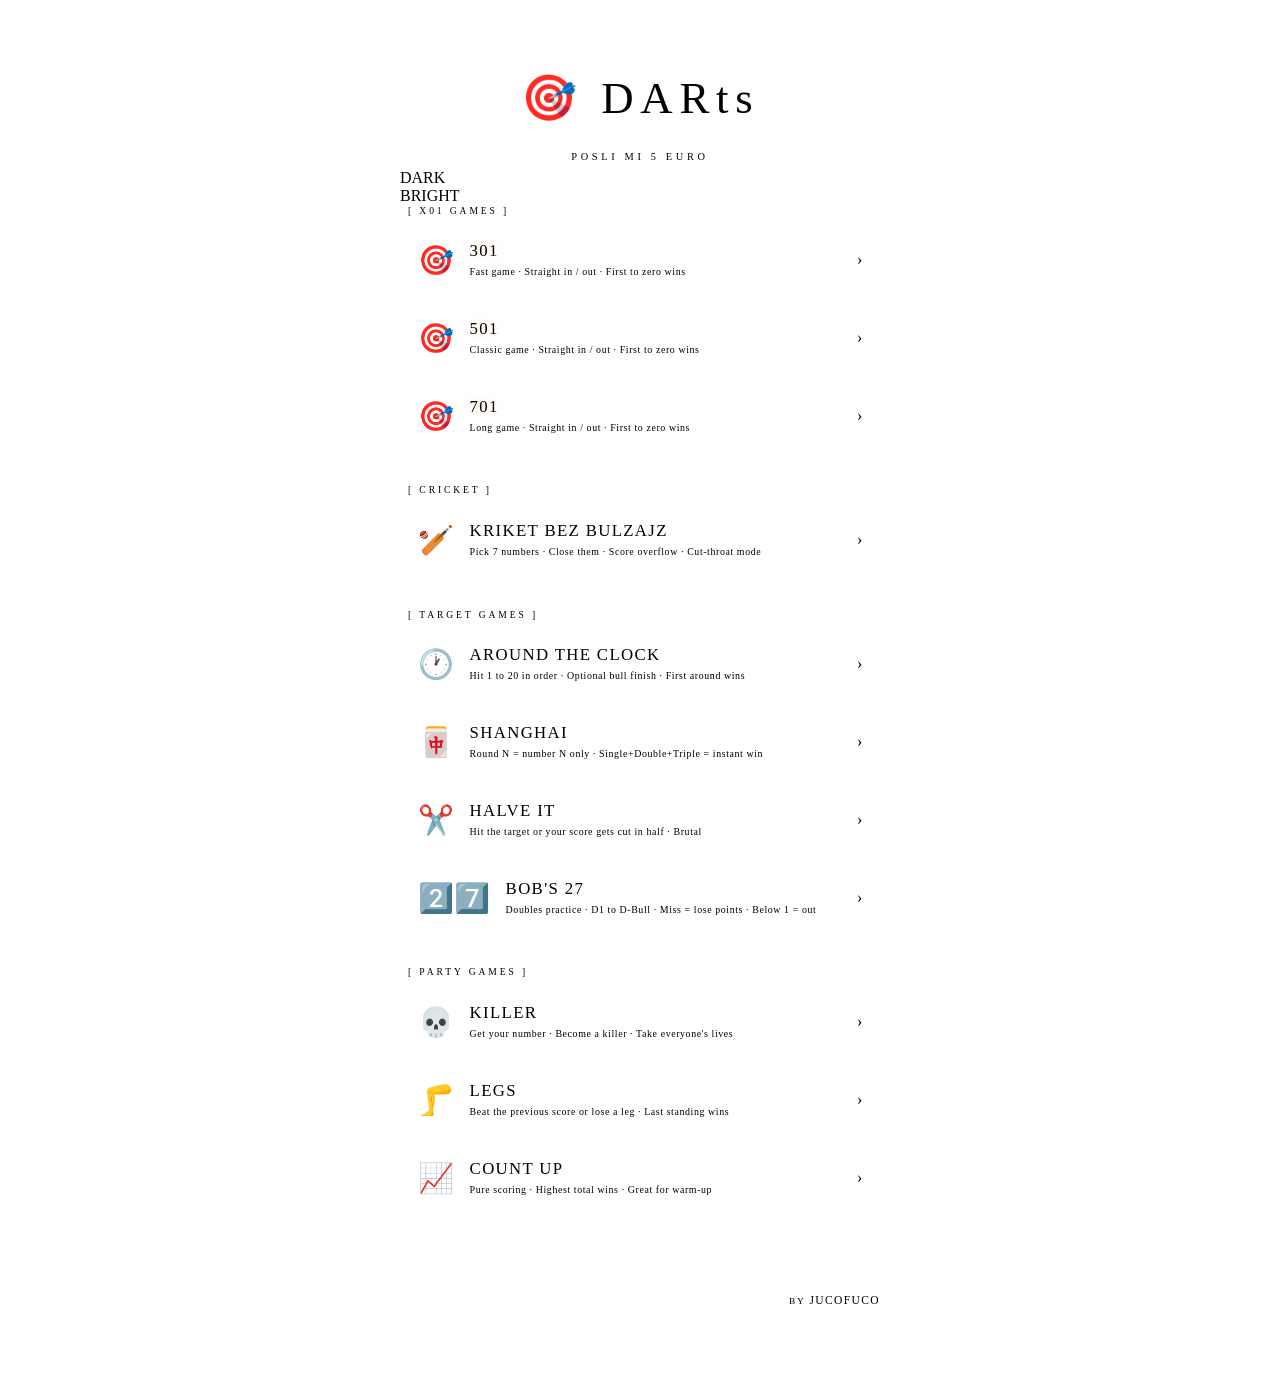
==== index.html @ 72ede442 "stats" ====
<!DOCTYPE html>
<html lang="en">
<head>
<meta charset="UTF-8">
<meta name="viewport" content="width=device-width, initial-scale=1.0, maximum-scale=1.0, user-scalable=no">
<title>DARts</title>
<link rel="stylesheet" href="common.css">
<style>
/* ── Hub-specific layout ── */
.hub-wrap {
  display: flex;
  flex-direction: column;
  min-height: 100vh;
  padding: 0 1rem 3rem;
  max-width: 480px;
  margin: 0 auto;
}

.hub-hero {
  text-align: center;
  padding: 2.4rem 0 0.4rem;
}
.hub-hero h1 {
  font-size: 2.8rem;
  font-weight: 400;
  color: var(--led-red);
  text-shadow: 0 0 20px var(--led-red-glow), 0 0 40px var(--led-red-glow);
  letter-spacing: 0.15em;
  line-height: 1;
}
.hub-hero .sub {
  color: var(--text-dim);
  font-size: 0.65rem;
  letter-spacing: 0.35em;
  margin-top: 0.4rem;
}

.hub-section { margin-bottom: 1.6rem; }
.hub-section-lbl {
  font-size: 0.6rem;
  letter-spacing: 0.3em;
  color: var(--text-dim);
  text-transform: uppercase;
  margin-bottom: 0.6rem;
  border-left: 2px solid var(--led-red);
  padding-left: 0.5rem;
}

/* ── Game cards ── */
.game-card {
  background: var(--panel);
  border: 1px solid var(--border);
  border-radius: 0.5rem;
  padding: 1rem 1.1rem;
  margin-bottom: 0.5rem;
  cursor: pointer;
  display: flex;
  align-items: center;
  gap: 1rem;
  text-decoration: none;
  color: inherit;
  transition: all 0.12s;
  position: relative;
  overflow: hidden;
}
.game-card::before {
  content: '';
  position: absolute;
  left: 0; top: 0; bottom: 0;
  width: 3px;
  background: var(--led-red);
  box-shadow: 0 0 8px var(--led-red-glow);
  opacity: 0;
  transition: opacity 0.12s;
}
.game-card:active { transform: scale(0.98); }
.game-card:active::before { opacity: 1; }
.game-card.amber::before { background: var(--led-amber); box-shadow: 0 0 8px rgba(255,170,0,0.4); }

.card-icon { font-size: 1.8rem; flex-shrink: 0; }
.card-body { flex: 1; min-width: 0; }
.card-title {
  font-size: 1.05rem;
  color: var(--led-red);
  text-shadow: 0 0 8px var(--led-red-glow);
  letter-spacing: 0.08em;
}
.game-card.amber .card-title { color: var(--led-amber); text-shadow: 0 0 8px rgba(255,170,0,0.35); }
.card-desc { font-size: 0.62rem; color: var(--text-dim); letter-spacing: 0.06em; margin-top: 0.25rem; line-height: 1.4; }
.card-arrow { color: var(--text-dim); font-size: 1rem; flex-shrink: 0; }

/* ── Footer ── */
.hub-footer {
  margin-top: auto;
  padding: 1.8rem 0 2rem;
}
.footer-line {
  border: none;
  border-top: 1px solid var(--border);
  margin-bottom: 1.2rem;
}
.footer-content {
  display: flex;
  align-items: center;
  justify-content: flex-end;
  gap: 0.5rem;
}
.footer-by {
  font-size: 0.58rem;
  color: var(--text-dim);
  letter-spacing: 0.2em;
  text-transform: uppercase;
}
.footer-name {
  font-size: 0.72rem;
  color: var(--text-dim);
  letter-spacing: 0.12em;
  text-decoration: none;
  transition: color 0.15s;
}
.footer-name:hover { color: var(--text-bright); }
/* Ko-fi button — uncomment when ready */
.footer-kofi {
  display: inline-flex;
  align-items: center;
  gap: 0.3rem;
  background: var(--panel);
  border: 1px solid var(--border);
  border-radius: 2rem;
  color: var(--text-dim);
  font-family: var(--seg);
  font-size: 0.65rem;
  padding: 0.3rem 0.7rem;
  text-decoration: none;
  letter-spacing: 0.08em;
  transition: all 0.15s;
}
.footer-kofi:hover { border-color: var(--led-amber); color: var(--led-amber); }
</style>

<script src="sfx.js"></script>
<script src="utils.js"></script>
</head>
<body>

<div class="hub-wrap">

  <div class="hub-hero">
    <h1>🎯 DARts</h1>
    <div class="sub">POSLI MI 5 EURO</div>
  </div>

  <!-- Theme toggle -->
  <div class="theme-bar">
    <span class="theme-lbl">DARK</span>
    <div class="theme-toggle" id="theme-toggle"></div>
    <span class="theme-lbl">BRIGHT</span>
  </div>

  <!-- X01 -->
  <div class="hub-section">
    <div class="hub-section-lbl">[ X01 GAMES ]</div>

    <a class="game-card amber" href="games/x01.html?start=301">
      <div class="card-icon">🎯</div>
      <div class="card-body">
        <div class="card-title">301</div>
        <div class="card-desc">Fast game · Straight in / out · First to zero wins</div>
      </div>
      <div class="card-arrow">›</div>
    </a>

    <a class="game-card amber" href="games/x01.html?start=501">
      <div class="card-icon">🎯</div>
      <div class="card-body">
        <div class="card-title">501</div>
        <div class="card-desc">Classic game · Straight in / out · First to zero wins</div>
      </div>
      <div class="card-arrow">›</div>
    </a>

    <a class="game-card amber" href="games/x01.html?start=701">
      <div class="card-icon">🎯</div>
      <div class="card-body">
        <div class="card-title">701</div>
        <div class="card-desc">Long game · Straight in / out · First to zero wins</div>
      </div>
      <div class="card-arrow">›</div>
    </a>
  </div>

  <!-- Cricket -->
  <div class="hub-section">
    <div class="hub-section-lbl">[ CRICKET ]</div>

    <a class="game-card" href="games/cricket.html">
      <div class="card-icon">🏏</div>
      <div class="card-body">
        <div class="card-title">KRIKET BEZ BULZAJZ</div>
        <div class="card-desc">Pick 7 numbers · Close them · Score overflow · Cut-throat mode</div>
      </div>
      <div class="card-arrow">›</div>
    </a>
  </div>

  <!-- Target games -->
  <div class="hub-section">
    <div class="hub-section-lbl">[ TARGET GAMES ]</div>

    <a class="game-card" href="games/clock.html">
      <div class="card-icon">🕐</div>
      <div class="card-body">
        <div class="card-title">AROUND THE CLOCK</div>
        <div class="card-desc">Hit 1 to 20 in order · Optional bull finish · First around wins</div>
      </div>
      <div class="card-arrow">›</div>
    </a>

    <a class="game-card" href="games/shanghai.html">
      <div class="card-icon">🀄</div>
      <div class="card-body">
        <div class="card-title">SHANGHAI</div>
        <div class="card-desc">Round N = number N only · Single+Double+Triple = instant win</div>
      </div>
      <div class="card-arrow">›</div>
    </a>

    <a class="game-card" href="games/halveit.html">
      <div class="card-icon">✂️</div>
      <div class="card-body">
        <div class="card-title">HALVE IT</div>
        <div class="card-desc">Hit the target or your score gets cut in half · Brutal</div>
      </div>
      <div class="card-arrow">›</div>
    </a>

    <a class="game-card" href="games/bobs27.html">
      <div class="card-icon">2️⃣7️⃣</div>
      <div class="card-body">
        <div class="card-title">BOB'S 27</div>
        <div class="card-desc">Doubles practice · D1 to D-Bull · Miss = lose points · Below 1 = out</div>
      </div>
      <div class="card-arrow">›</div>
    </a>
  </div>

  <!-- Party games -->
  <div class="hub-section">
    <div class="hub-section-lbl">[ PARTY GAMES ]</div>

    <a class="game-card" href="games/killer.html">
      <div class="card-icon">💀</div>
      <div class="card-body">
        <div class="card-title">KILLER</div>
        <div class="card-desc">Get your number · Become a killer · Take everyone's lives</div>
      </div>
      <div class="card-arrow">›</div>
    </a>

    <a class="game-card" href="games/legs.html">
      <div class="card-icon">🦵</div>
      <div class="card-body">
        <div class="card-title">LEGS</div>
        <div class="card-desc">Beat the previous score or lose a leg · Last standing wins</div>
      </div>
      <div class="card-arrow">›</div>
    </a>

    <a class="game-card" href="games/countup.html">
      <div class="card-icon">📈</div>
      <div class="card-body">
        <div class="card-title">COUNT UP</div>
        <div class="card-desc">Pure scoring · Highest total wins · Great for warm-up</div>
      </div>
      <div class="card-arrow">›</div>
    </a>
  </div>

<footer class="hub-footer">
  <div class="footer-line"></div>
  <div class="footer-content">

    <span class="footer-by">by <a class="footer-name" href="https://jucofuco.github.io" target="_blank" rel="noopener">jucofuco</a></span>

    <!--
    <a class="footer-kofi" href="https://ko-fi.com/YOUR_KOFI_NAME" target="_blank" rel="noopener">
      ☕ posli mi 5 euro
    </a>
    -->

  </div>
</footer>

</div>
<script>
  initTheme();
  document.getElementById('theme-toggle').addEventListener('click', () => {
    toggleTheme();
    SFX.hit();
  });
</script>
<script data-goatcounter="https://jucofuco.goatcounter.com/count"
        async src="//gc.zgo.at/count.js"></script>
</body>
</html>
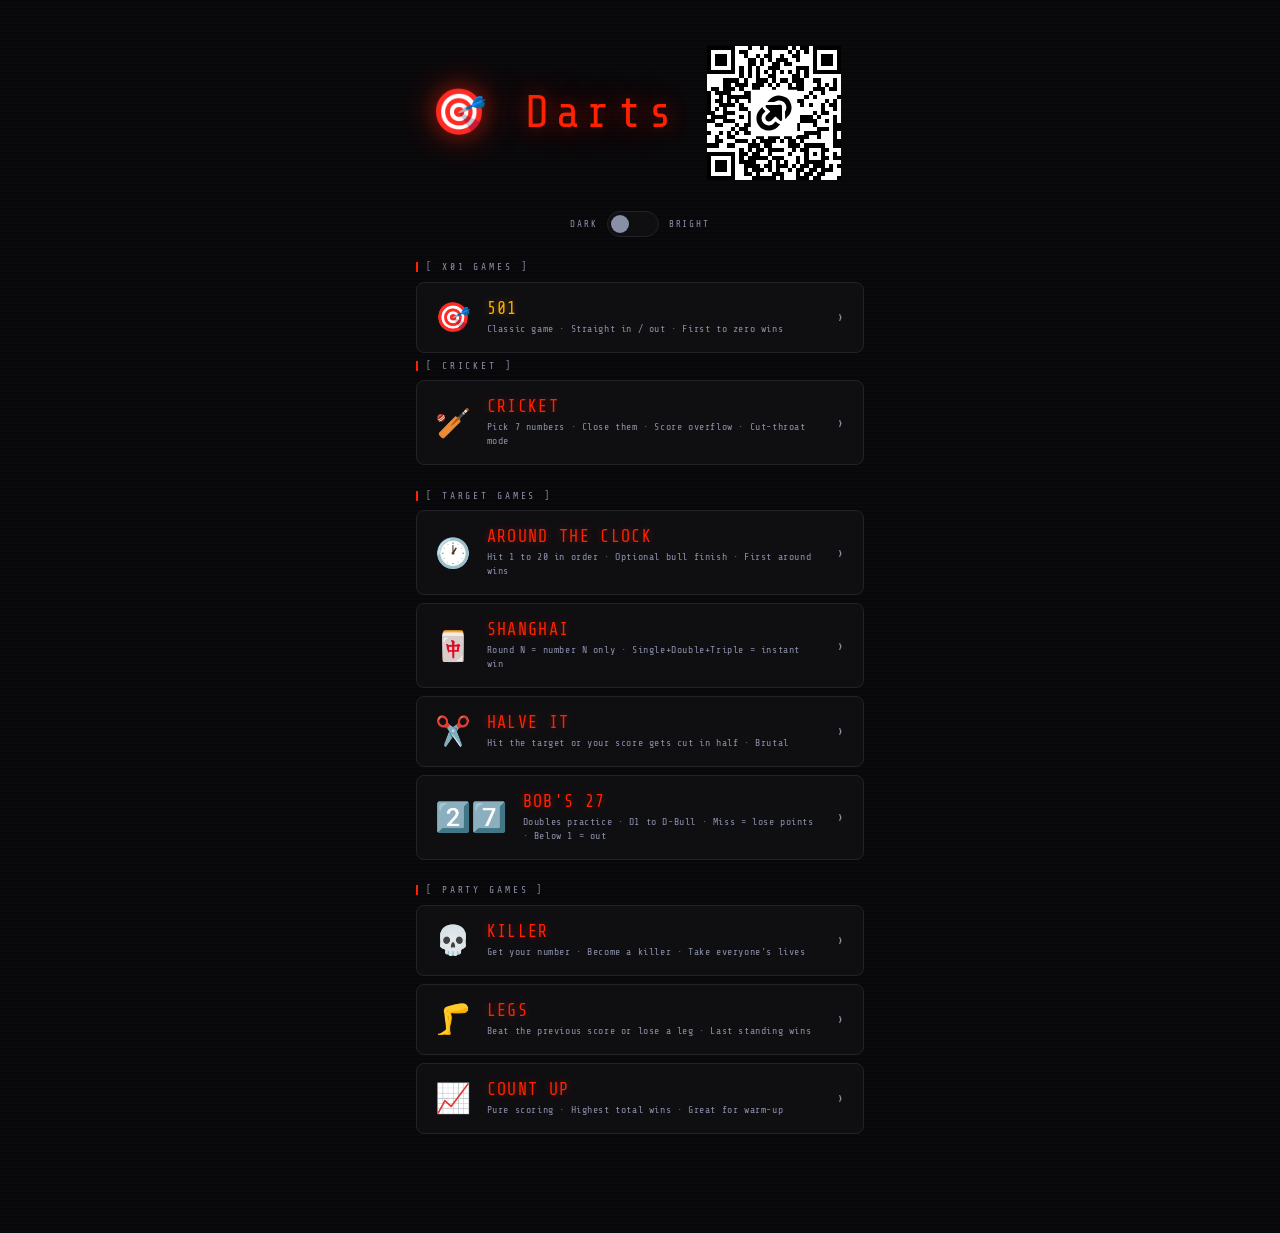
==== commit 32baa9bb: "After pull request, updated games to: allow 1 player (original version didn't have for some games) C" ====
--- a/index.html
+++ b/index.html
@@ -3,7 +3,7 @@
 <head>
 <meta charset="UTF-8">
 <meta name="viewport" content="width=device-width, initial-scale=1.0, maximum-scale=1.0, user-scalable=no">
-<title>DARts</title>
+<title>Darts</title>
 <link rel="stylesheet" href="common.css">
 <style>
 /* ── Hub-specific layout ── */
@@ -146,8 +146,12 @@
 <div class="hub-wrap">
 
   <div class="hub-hero">
-    <h1>🎯 DARts</h1>
-    <div class="sub">POSLI MI 5 EURO</div>
+    <div class="hub-header-container">
+        <h1>🎯 Darts</h1>
+        <img src="qr-code.svg" alt="GitHub Repository QR Code" class="qr-code">
+        </a>
+    </div>
+    <!-- <div class="sub">POSLI MI 5 EURO</div> -->
   </div>
 
   <!-- Theme toggle -->
@@ -161,14 +165,14 @@
   <div class="hub-section">
     <div class="hub-section-lbl">[ X01 GAMES ]</div>
 
-    <a class="game-card amber" href="games/x01.html?start=301">
+    <!-- <a class="game-card amber" href="games/x01.html?start=301">
       <div class="card-icon">🎯</div>
       <div class="card-body">
         <div class="card-title">301</div>
         <div class="card-desc">Fast game · Straight in / out · First to zero wins</div>
       </div>
       <div class="card-arrow">›</div>
-    </a>
+    </a> -->
 
     <a class="game-card amber" href="games/x01.html?start=501">
       <div class="card-icon">🎯</div>
@@ -179,7 +183,7 @@
       <div class="card-arrow">›</div>
     </a>
 
-    <a class="game-card amber" href="games/x01.html?start=701">
+    <!-- <a class="game-card amber" href="games/x01.html?start=701">
       <div class="card-icon">🎯</div>
       <div class="card-body">
         <div class="card-title">701</div>
@@ -187,7 +191,7 @@
       </div>
       <div class="card-arrow">›</div>
     </a>
-  </div>
+  </div> -->
 
   <!-- Cricket -->
   <div class="hub-section">
@@ -196,7 +200,7 @@
     <a class="game-card" href="games/cricket.html">
       <div class="card-icon">🏏</div>
       <div class="card-body">
-        <div class="card-title">KRIKET BEZ BULZAJZ</div>
+        <div class="card-title">CRICKET</div>
         <div class="card-desc">Pick 7 numbers · Close them · Score overflow · Cut-throat mode</div>
       </div>
       <div class="card-arrow">›</div>
@@ -276,20 +280,20 @@
     </a>
   </div>
 
-<footer class="hub-footer">
+<!-- <footer class="hub-footer">
   <div class="footer-line"></div>
   <div class="footer-content">
 
     <span class="footer-by">by <a class="footer-name" href="https://jucofuco.github.io" target="_blank" rel="noopener">jucofuco</a></span>
 
-    <!--
+    
     <a class="footer-kofi" href="https://ko-fi.com/YOUR_KOFI_NAME" target="_blank" rel="noopener">
       ☕ posli mi 5 euro
     </a>
-    -->
-
-  </div>
-</footer>
+   
+
+  </div>
+</footer> -->
 
 </div>
 <script>
@@ -299,7 +303,7 @@
     SFX.hit();
   });
 </script>
-<script data-goatcounter="https://jucofuco.goatcounter.com/count"
-        async src="//gc.zgo.at/count.js"></script>
+<!-- <script data-goatcounter="https://jucofuco.goatcounter.com/count"
+        async src="//gc.zgo.at/count.js"></script> -->
 </body>
 </html>
--- a/common.css
+++ b/common.css
@@ -0,0 +1,636 @@
+@import url('https://fonts.googleapis.com/css2?family=Share+Tech+Mono&display=swap');
+
+/* ═══════════════════════════════════════
+   THEME — DARK (default) + BRIGHT
+═══════════════════════════════════════ */
+:root {
+  --cab:           #0a0a0c;
+  --panel:         #0f0f12;
+  --border:        #222228;
+  --led-red:       #ff2200;
+  --led-red-dim:   #3a0800;
+  --led-red-glow:  rgba(255,34,0,0.4);
+  --led-amber:     #ffaa00;
+  --led-amber-dim: #2a1a00;
+  --led-green:     #00dd44;
+  --led-green-dim: #003311;
+  --led-green-glow:rgba(0,221,68,0.45);
+  --text-dim:      #8a8fa8;
+  --text-bright:   #ffeecc;
+  --dot-on:        #00dd44;
+  --dot-glow:      rgba(0,221,68,0.5);
+  --scanline:      rgba(0,0,0,0.18);
+  --seg: 'Share Tech Mono', 'Courier New', monospace;
+}
+
+.theme-bright {
+  /* Warm cream / parchment — like a real scoreboard */
+  --cab:           #f5f0e8;
+  --panel:         #ede8dd;
+  --border:        #c8bfaa;
+  --led-red:       #c0200a;
+  --led-red-dim:   #f5d5cf;
+  --led-red-glow:  rgba(160,24,8,0.22);
+  --led-amber:     #8a5a00;
+  --led-amber-dim: #ecdfc0;
+  --led-green:     #1a6e2a;
+  --led-green-dim: #c8e8cc;
+  --led-green-glow:rgba(20,100,36,0.25);
+  --text-dim:      #a09070;
+  --text-bright:   #1c1208;
+  --dot-on:        #1a6e2a;
+  --dot-glow:      rgba(20,100,36,0.3);
+  --scanline:      rgba(0,0,0,0.03);
+}
+body.theme-bright {
+  background-image: repeating-linear-gradient(
+    0deg, transparent, transparent 2px,
+    rgba(0,0,0,0.03) 2px, rgba(0,0,0,0.03) 4px
+  );
+}
+
+/* ═══ RESET & BASE ═══ */
+* { margin:0; padding:0; box-sizing:border-box; -webkit-tap-highlight-color:transparent; }
+html, body { height:100%; }
+
+body {
+  font-family: var(--seg);
+  background: var(--cab);
+  color: var(--text-bright);
+  min-height: 100vh;
+  background-image: repeating-linear-gradient(
+    0deg, transparent, transparent 2px,
+    var(--scanline) 2px, var(--scanline) 4px
+  );
+  transition: background-color 0.3s, color 0.3s;
+}
+
+/* ═══ SETUP LAYOUT ═══ */
+.setup-wrap {
+  display: flex;
+  flex-direction: column;
+  min-height: 100vh;
+  padding: 0 1rem 3rem;
+  max-width: 480px;
+  margin: 0 auto;
+}
+
+.setup-top {
+  display: flex;
+  align-items: center;
+  gap: 0.7rem;
+  padding: 1.2rem 0 1rem;
+}
+
+.setup-title {
+  font-size: 1.4rem;
+  color: var(--led-red);
+  text-shadow: 0 0 12px var(--led-red-glow);
+  letter-spacing: 0.12em;
+}
+.setup-title.amber {
+  color: var(--led-amber);
+  text-shadow: 0 0 12px rgba(255,170,0,0.4);
+}
+
+.s-label {
+  display: block;
+  font-size: 0.6rem;
+  letter-spacing: 0.25em;
+  text-transform: uppercase;
+  color: var(--text-dim);
+  margin-bottom: 0.5rem;
+}
+.s-section { margin-bottom: 1.3rem; }
+
+/* ═══ BACK BUTTON ═══ */
+.back-btn {
+  background: var(--panel);
+  border: 1px solid var(--border);
+  border-radius: 0.4rem;
+  color: var(--text-dim);
+  font-family: var(--seg);
+  font-size: 0.75rem;
+  padding: 0.4rem 0.7rem;
+  cursor: pointer;
+  letter-spacing: 0.08em;
+  flex-shrink: 0;
+  transition: all 0.1s;
+  text-decoration: none;
+  display: inline-flex;
+  align-items: center;
+}
+.back-btn:active { border-color: var(--led-red); color: var(--led-red); }
+
+/* ═══ CHIPS ═══ */
+.chip-row { display: flex; gap: 0.4rem; flex-wrap: wrap; }
+.chip {
+  background: var(--panel);
+  border: 1px solid var(--border);
+  border-radius: 0.4rem;
+  color: var(--text-dim);
+  font-family: var(--seg);
+  font-size: 1.1rem;
+  width: 50px; height: 50px;
+  display: flex; align-items: center; justify-content: center;
+  cursor: pointer; user-select: none;
+  transition: all 0.1s;
+}
+.chip:active { transform: scale(0.9); }
+.chip.on {
+  background: var(--led-red-dim);
+  border-color: var(--led-red);
+  color: var(--led-red);
+  text-shadow: 0 0 8px var(--led-red-glow);
+}
+.chip.on.amber {
+  background: var(--led-amber-dim);
+  border-color: var(--led-amber);
+  color: var(--led-amber);
+  text-shadow: 0 0 8px rgba(255,170,0,0.4);
+}
+
+/* ═══ INPUTS ═══ */
+.led-input {
+  background: var(--panel);
+  border: 1px solid var(--border);
+  border-radius: 0.4rem;
+  color: var(--led-amber);
+  font-family: var(--seg);
+  font-size: 1rem;
+  padding: 0.75rem 0.9rem;
+  width: 100%;
+  outline: none;
+  text-shadow: 0 0 6px rgba(255,170,0,0.4);
+  transition: border-color 0.15s;
+  -webkit-appearance: none;
+  appearance: none;
+  caret-color: var(--led-amber);
+}
+.led-input:focus { border-color: var(--led-amber); }
+.led-input::placeholder { color: var(--text-dim); text-shadow: none; }
+
+.led-input-sm {
+  background: var(--panel);
+  border: 1px solid var(--border);
+  border-radius: 0.4rem;
+  color: var(--led-amber);
+  font-family: var(--seg);
+  font-size: 1.1rem;
+  padding: 0.6rem 0.5rem;
+  width: 72px;
+  text-align: center;
+  outline: none;
+  text-shadow: 0 0 6px rgba(255,170,0,0.4);
+  -webkit-appearance: none;
+  appearance: none;
+}
+.led-input-sm:focus { border-color: var(--led-amber); }
+
+.row2 { display: flex; gap: 0.75rem; align-items: center; }
+.row2-hint { color: var(--text-dim); font-size: 0.7rem; letter-spacing: 0.05em; line-height: 1.5; }
+
+/* ═══ PILLS ═══ */
+.pill-row { display: flex; gap: 0.4rem; flex-wrap: wrap; }
+.pill {
+  background: var(--panel);
+  border: 1px solid var(--border);
+  border-radius: 2rem;
+  color: var(--text-dim);
+  font-family: var(--seg);
+  font-size: 0.72rem;
+  padding: 0.4rem 0.8rem;
+  cursor: pointer; user-select: none;
+  letter-spacing: 0.05em;
+  display: flex; align-items: center; gap: 0.35rem;
+  transition: all 0.12s;
+}
+.pill input { display: none; }
+.pill.on { border-color: var(--led-red); color: var(--led-red); background: var(--led-red-dim); }
+
+/* ═══ NUMBER PICKER ═══ */
+.num-grid {
+  display: grid;
+  grid-template-columns: repeat(7, 1fr);
+  gap: 0.32rem;
+  margin-bottom: 0.45rem;
+}
+.num-chip {
+  background: var(--panel);
+  border: 1px solid var(--border);
+  border-radius: 0.4rem;
+  color: var(--text-dim);
+  font-family: var(--seg);
+  font-size: 0.9rem;
+  padding: 0.5rem 0;
+  text-align: center;
+  cursor: pointer;
+  user-select: none;
+  transition: all 0.1s;
+}
+.num-chip:active { transform: scale(0.88); }
+.num-chip.on { background: var(--led-red-dim); border-color: var(--led-red); color: var(--led-red); text-shadow: 0 0 7px var(--led-red-glow); }
+.num-chip.bull.on { background: var(--led-green-dim); border-color: var(--led-green); color: var(--led-green); text-shadow: 0 0 7px var(--led-green-glow); }
+.num-count { font-size: 0.65rem; color: var(--text-dim); letter-spacing: 0.1em; margin-bottom: 0.4rem; }
+.num-count span { color: var(--led-amber); }
+
+.btn-random {
+  background: var(--panel);
+  border: 1px solid var(--border);
+  border-radius: 0.4rem;
+  color: var(--text-dim);
+  font-family: var(--seg);
+  font-size: 0.78rem;
+  padding: 0.5rem 1rem;
+  cursor: pointer;
+  letter-spacing: 0.1em;
+  transition: all 0.12s;
+  width: 100%;
+  margin-top: 0.3rem;
+}
+.btn-random:active { border-color: var(--led-amber); color: var(--led-amber); }
+
+/* ═══ BUTTONS ═══ */
+.btn-start {
+  background: var(--led-red-dim);
+  border: 2px solid var(--led-red);
+  border-radius: 0.5rem;
+  color: var(--led-red);
+  font-family: var(--seg);
+  font-size: 1.2rem;
+  letter-spacing: 0.2em;
+  padding: 1rem;
+  width: 100%;
+  cursor: pointer;
+  margin-top: 0.5rem;
+  text-shadow: 0 0 12px var(--led-red-glow);
+  box-shadow: 0 0 20px rgba(255,34,0,0.1);
+  transition: all 0.12s;
+}
+.btn-start:active { transform: scale(0.98); box-shadow: 0 0 30px rgba(255,34,0,0.3); }
+.btn-start.amber {
+  background: var(--led-amber-dim);
+  border-color: var(--led-amber);
+  color: var(--led-amber);
+  text-shadow: 0 0 12px rgba(255,170,0,0.4);
+  box-shadow: 0 0 20px rgba(255,170,0,0.1);
+}
+.btn-start.amber:active { box-shadow: 0 0 30px rgba(255,170,0,0.3); }
+
+.btn-resume {
+  background: transparent;
+  border: 1px solid var(--border);
+  border-radius: 0.5rem;
+  color: var(--text-dim);
+  font-family: var(--seg);
+  font-size: 0.85rem;
+  padding: 0.75rem;
+  width: 100%;
+  cursor: pointer;
+  margin-top: 0.5rem;
+  letter-spacing: 0.1em;
+  transition: all 0.12s;
+}
+.btn-resume:active { border-color: var(--text-bright); color: var(--text-bright); }
+
+/* ═══ GAME LAYOUT ═══ */
+.game-wrap {
+  display: flex;
+  flex-direction: column;
+  height: 100vh;
+  overflow: hidden;
+}
+
+.top-bar {
+  background: var(--panel);
+  border-bottom: 2px solid var(--border);
+  padding: 0.6rem 0.9rem;
+  display: flex; align-items: center; justify-content: space-between;
+  flex-shrink: 0;
+  position: relative;
+}
+.top-bar::after {
+  content: '';
+  position: absolute;
+  bottom: -4px; left: 0; right: 0; height: 2px;
+  background: linear-gradient(90deg, transparent, var(--led-red), transparent);
+  opacity: 0.4;
+}
+.top-bar.amber-bar::after {
+  background: linear-gradient(90deg, transparent, var(--led-amber), transparent);
+}
+
+.game-logo {
+  font-size: 1.1rem;
+  color: var(--led-red);
+  letter-spacing: 0.15em;
+  text-shadow: 0 0 12px var(--led-red-glow);
+}
+.game-logo.amber { color: var(--led-amber); text-shadow: 0 0 12px rgba(255,170,0,0.4); }
+.r-badge { font-size: 0.7rem; color: var(--text-dim); letter-spacing: 0.1em; margin-left: 0.4rem; }
+
+.top-btns { display: flex; gap: 0.35rem; }
+.top-btn {
+  background: var(--panel);
+  border: 1px solid var(--border);
+  border-radius: 0.35rem;
+  color: var(--text-dim);
+  font-family: var(--seg);
+  font-size: 0.7rem;
+  padding: 0.35rem 0.6rem;
+  cursor: pointer;
+  letter-spacing: 0.08em;
+  transition: all 0.1s;
+}
+.top-btn.danger { color: var(--led-red); border-color: var(--led-red-dim); }
+
+.last-bar {
+  display: none;
+  background: rgba(255,34,0,0.1);
+  border-bottom: 1px solid rgba(255,34,0,0.25);
+  color: var(--led-red);
+  font-size: 0.7rem;
+  text-align: center;
+  padding: 0.3rem;
+  letter-spacing: 0.2em;
+  text-shadow: 0 0 8px var(--led-red-glow);
+}
+.last-bar.show { display: block; }
+
+.game-scroll { flex: 1; overflow-y: auto; -webkit-overflow-scrolling: touch; min-height: 0; }
+
+/* ═══ INPUT PANEL ═══ */
+.input-panel {
+  background: var(--panel);
+  border-top: 2px solid var(--border);
+  padding: 0.65rem 0.85rem 0.85rem;
+  display: flex; flex-direction: column;
+  gap: 0.55rem;
+  flex-shrink: 0;
+  position: relative;
+}
+.input-panel::before {
+  content: '';
+  position: absolute;
+  top: -4px; left: 0; right: 0; height: 2px;
+  background: linear-gradient(90deg, transparent, var(--led-red), transparent);
+  opacity: 0.3;
+}
+.input-panel.amber-panel::before {
+  background: linear-gradient(90deg, transparent, var(--led-amber), transparent);
+}
+
+.turn-row { display: flex; align-items: center; justify-content: space-between; }
+.turn-lbl { font-size: 0.52rem; letter-spacing: 0.2em; text-transform: uppercase; color: var(--text-dim); }
+.turn-name { font-size: 1rem; color: var(--led-amber); text-shadow: 0 0 8px rgba(255,170,0,0.45); letter-spacing: 0.08em; }
+
+.throw-slots { display: flex; gap: 0.28rem; }
+.tslot {
+  width: 46px; height: 34px;
+  background: var(--cab);
+  border: 1px solid var(--border);
+  border-radius: 0.35rem;
+  display: flex; align-items: center; justify-content: center;
+  font-family: var(--seg);
+  font-size: 0.75rem;
+  color: var(--text-dim);
+  transition: all 0.15s;
+}
+.tslot.hit  { border-color: var(--led-green); color: var(--led-green); background: var(--led-green-dim); text-shadow: 0 0 6px var(--led-green-glow); }
+.tslot.pts  { border-color: var(--led-amber); color: var(--led-amber); background: var(--led-amber-dim); text-shadow: 0 0 6px rgba(255,170,0,0.4); }
+.tslot.miss { color: var(--text-dim); }
+.tslot.dead { color: var(--text-dim); border-color: var(--border); opacity: 0.5; }
+.tslot.bust { border-color: var(--led-red); color: var(--led-red); background: var(--led-red-dim); text-shadow: 0 0 6px var(--led-red-glow); }
+
+/* ═══ MULTIPLIER ROW ═══ */
+.mult-row { display: grid; grid-template-columns: repeat(3, 1fr); gap: 0.35rem; }
+.mbtn {
+  background: var(--cab);
+  border: 1px solid var(--border);
+  border-radius: 0.35rem;
+  color: var(--text-dim);
+  font-family: var(--seg);
+  font-size: 0.7rem;
+  padding: 0.48rem 0;
+  cursor: pointer; text-align: center;
+  letter-spacing: 0.06em;
+  touch-action: manipulation;
+  transition: all 0.1s;
+}
+.mbtn:active { transform: scale(0.94); }
+.mbtn.active { border-color: var(--led-amber); color: var(--led-amber); background: var(--led-amber-dim); text-shadow: 0 0 6px rgba(255,170,0,0.4); }
+
+/* ═══ TARGET GRID ═══ */
+.tgt-grid { display: grid; grid-template-columns: repeat(4, 1fr); gap: 0.32rem; }
+
+.tbtn {
+  background: var(--cab);
+  border: 1px solid var(--led-red-dim);
+  border-radius: 0.4rem;
+  color: var(--led-red);
+  font-family: var(--seg);
+  font-size: 1.15rem;
+  padding: 0.7rem 0.2rem;
+  cursor: pointer; text-align: center;
+  text-shadow: 0 0 8px var(--led-red-glow);
+  touch-action: manipulation;
+  transition: all 0.08s;
+}
+.tbtn:active { background: var(--led-red-dim); box-shadow: 0 0 14px rgba(255,34,0,0.3); transform: scale(0.94); }
+.tbtn.bull { color: var(--led-green); border-color: var(--led-green-dim); text-shadow: 0 0 8px var(--led-green-glow); }
+.tbtn.bull:active { background: var(--led-green-dim); }
+.tbtn.closed { color: var(--text-dim); border-color: var(--border); text-shadow: none; opacity: 0.45; }
+.tbtn.closed:active { background: rgba(255,255,255,0.03); transform: scale(0.94); }
+.tbtn.scoring { border-color: var(--led-amber); color: var(--led-amber); text-shadow: 0 0 6px rgba(255,170,0,0.35); }
+.tbtn.scoring:active { background: var(--led-amber-dim); }
+.tbtn.miss-btn { color: var(--led-amber); border-color: var(--led-amber-dim); text-shadow: 0 0 6px rgba(255,170,0,0.35); font-size: 0.82rem; letter-spacing: 0.06em; }
+.tbtn.miss-btn:active { background: var(--led-amber-dim); }
+.tbtn.x01 { border-color: var(--led-amber-dim); color: var(--led-amber); text-shadow: 0 0 6px rgba(255,170,0,0.35); }
+.tbtn.x01:active { background: var(--led-amber-dim); }
+.tbtn.x01.bull { color: var(--led-green); border-color: var(--led-green-dim); text-shadow: 0 0 8px var(--led-green-glow); }
+
+/* ═══ ACTION ROW ═══ */
+.act-row { display: grid; grid-template-columns: 1fr 2fr; gap: 0.4rem; }
+.btn-undo {
+  background: var(--cab);
+  border: 1px solid var(--border);
+  border-radius: 0.4rem;
+  color: var(--text-dim);
+  font-family: var(--seg);
+  font-size: 0.7rem;
+  padding: 0.75rem 0;
+  cursor: pointer; text-align: center;
+  letter-spacing: 0.08em;
+  transition: all 0.1s;
+}
+.btn-undo:active { border-color: var(--led-amber); color: var(--led-amber); }
+.btn-next {
+  background: var(--led-red-dim);
+  border: 1px solid var(--led-red);
+  border-radius: 0.4rem;
+  color: var(--led-red);
+  font-family: var(--seg);
+  font-size: 0.88rem;
+  padding: 0.75rem 0;
+  cursor: pointer; text-align: center;
+  text-shadow: 0 0 8px var(--led-red-glow);
+  letter-spacing: 0.1em;
+  transition: all 0.1s;
+}
+.btn-next:active { box-shadow: 0 0 16px rgba(255,34,0,0.3); transform: scale(0.97); }
+.btn-next.amber { background: var(--led-amber-dim); border-color: var(--led-amber); color: var(--led-amber); text-shadow: 0 0 8px rgba(255,170,0,0.4); }
+.btn-next.amber:active { box-shadow: 0 0 16px rgba(255,170,0,0.3); }
+
+/* ═══ CRICKET SCOREBOARD ═══ */
+.score-table { width: 100%; border-collapse: collapse; }
+.score-table thead th {
+  background: var(--panel);
+  font-family: var(--seg);
+  font-size: 0.9rem;
+  font-weight: 400;
+  color: var(--text-dim);
+  padding: 0.55rem 0.3rem;
+  border-bottom: 1px solid var(--border);
+  text-align: center;
+  position: sticky; top: 0; z-index: 5;
+  white-space: nowrap;
+}
+.score-table thead th.ah { color: var(--led-red); background: var(--led-red-dim); text-shadow: 0 0 8px var(--led-red-glow); }
+.score-table tbody td { border-bottom: 1px solid var(--border); }
+.score-table tfoot td { background: var(--panel); padding: 0.45rem 0.3rem; font-size: 1rem; text-align: center; border-top: 2px solid var(--border); color: var(--led-amber); text-shadow: 0 0 8px rgba(255,170,0,0.4); }
+.score-table tfoot td.pts-lbl { font-size: 0.52rem; color: var(--text-dim); text-shadow: none; letter-spacing: 0.15em; }
+
+.tc { font-size: 1rem; color: var(--led-red); text-shadow: 0 0 8px var(--led-red-glow); padding: 0.4rem; background: var(--panel); border-right: 1px solid var(--border); text-align: center; white-space: nowrap; min-width: 36px; }
+.tc.bull { color: var(--led-green); text-shadow: 0 0 8px var(--led-green-glow); }
+.tc.done { color: var(--text-dim); text-shadow: none; }
+.mc { padding: 0.28rem 0.2rem; text-align: center; min-width: 60px; cursor: pointer; transition: background 0.08s; }
+.mc:active { background: rgba(255,34,0,0.05); }
+.mc.ac { background: rgba(255,34,0,0.03); }
+.mc.other { cursor: default; }
+
+.dots { display: flex; align-items: center; justify-content: center; gap: 5px; height: 40px; }
+.dot { width: 13px; height: 13px; border-radius: 50%; display: inline-block; flex-shrink: 0; transition: all 0.12s; }
+.dot.on { background: var(--dot-on); box-shadow: 0 0 8px var(--dot-glow), 0 0 16px var(--dot-glow); }
+.dot.off { background: transparent; border: 1.5px solid var(--border); }
+.dot-plus { width: 17px; height: 17px; border-radius: 50%; background: var(--led-amber); box-shadow: 0 0 6px rgba(255,170,0,0.5); display: flex; align-items: center; justify-content: center; font-size: 0.55rem; color: #000; font-weight: bold; flex-shrink: 0; }
+.dot-empty { color: var(--border); font-size: 1.1rem; line-height: 40px; }
+
+/* ═══ X01 SCOREBOARD ═══ */
+.x01-scores { width: 100%; display: flex; flex-direction: column; }
+.x01-player-row { display: flex; align-items: stretch; border-bottom: 1px solid var(--border); min-height: 72px; }
+.x01-player-row.active-row { background: rgba(255,170,0,0.04); }
+.x01-left { flex: 1; padding: 0.6rem 0.8rem; display: flex; flex-direction: column; justify-content: center; min-width: 0; }
+.x01-pname { font-size: 0.72rem; color: var(--text-dim); letter-spacing: 0.1em; white-space: nowrap; overflow: hidden; text-overflow: ellipsis; }
+.x01-player-row.active-row .x01-pname { color: var(--led-amber); text-shadow: 0 0 6px rgba(255,170,0,0.3); }
+.x01-remaining { font-size: 2.2rem; color: var(--text-bright); letter-spacing: 0.05em; line-height: 1.1; }
+.x01-player-row.active-row .x01-remaining { color: var(--led-amber); text-shadow: 0 0 12px rgba(255,170,0,0.3); }
+.x01-remaining.danger { color: var(--led-red); text-shadow: 0 0 12px var(--led-red-glow); }
+.x01-right { width: 110px; border-left: 1px solid var(--border); padding: 0.4rem 0.5rem; display: flex; flex-direction: column; justify-content: space-between; }
+.x01-round-hist { font-size: 0.6rem; color: var(--text-dim); letter-spacing: 0.06em; line-height: 1.6; overflow: hidden; max-height: 54px; }
+.x01-round-hist span { color: var(--led-amber); }
+.x01-round-hist span.bust-hist { color: var(--led-red); }
+
+/* ═══ WIN OVERLAY ═══ */
+#win-overlay {
+  display: none;
+  position: fixed; inset: 0;
+  background: rgba(5,5,6,0.96);
+  z-index: 200;
+  flex-direction: column; align-items: center; justify-content: center;
+  gap: 1.1rem; padding: 2rem;
+  backdrop-filter: blur(8px);
+}
+body.theme-bright #win-overlay { background: rgba(200,196,180,0.96); }
+#win-overlay.show { display: flex; }
+.win-icon { font-size: 2.4rem; }
+.win-lbl { font-size: 0.58rem; letter-spacing: 0.3em; text-transform: uppercase; color: var(--text-dim); }
+.win-name { font-size: 2.4rem; color: var(--led-red); text-shadow: 0 0 20px var(--led-red-glow), 0 0 40px var(--led-red-glow); text-align: center; letter-spacing: 0.1em; }
+.win-sub { color: var(--text-dim); font-size: 0.7rem; text-align: center; letter-spacing: 0.08em; }
+.win-btns { display: flex; flex-direction: column; gap: 0.5rem; width: 100%; max-width: 280px; margin-top: 0.4rem; }
+
+/* ═══ TOAST ═══ */
+#toast {
+  position: fixed; bottom: 35%; left: 50%;
+  transform: translateX(-50%) translateY(8px);
+  background: var(--panel);
+  border: 1px solid var(--border);
+  border-radius: 0.4rem;
+  padding: 0.45rem 0.9rem;
+  font-family: var(--seg); font-size: 0.78rem;
+  color: var(--led-amber);
+  text-shadow: 0 0 6px rgba(255,170,0,0.4);
+  letter-spacing: 0.1em;
+  opacity: 0; transition: all 0.22s; pointer-events: none;
+  z-index: 500; white-space: nowrap;
+}
+#toast.show { opacity: 1; transform: translateX(-50%) translateY(0); }
+
+/* ═══ BUST FLASH ═══ */
+.bust-flash {
+  position: fixed; inset: 0; z-index: 100;
+  background: rgba(255,34,0,0.18);
+  pointer-events: none;
+  opacity: 0;
+  transition: opacity 0.3s;
+}
+.bust-flash.show { opacity: 1; }
+
+/* ═══ THEME TOGGLE (hub only) ═══ */
+.theme-bar { display: flex; justify-content: center; align-items: center; gap: 0.6rem; margin: 1rem 0 1.6rem; }
+.theme-lbl { font-size: 0.58rem; letter-spacing: 0.2em; color: var(--text-dim); }
+.theme-toggle {
+  width: 52px; height: 26px;
+  background: var(--panel);
+  border: 1px solid var(--border);
+  border-radius: 13px;
+  position: relative;
+  cursor: pointer;
+  transition: all 0.2s;
+}
+.theme-toggle::after {
+  content: '';
+  position: absolute;
+  top: 3px; left: 3px;
+  width: 18px; height: 18px;
+  border-radius: 50%;
+  background: var(--text-dim);
+  transition: all 0.2s;
+}
+body.theme-bright .theme-toggle { background: var(--led-amber-dim); border-color: var(--led-amber); }
+body.theme-bright .theme-toggle::after { left: 29px; background: var(--led-amber); }
+
+/* ═══ THEME BUTTON (game screens top-bar) ═══ */
+.theme-btn {
+  background: var(--panel);
+  border: 1px solid var(--border);
+  border-radius: 0.35rem;
+  color: var(--text-dim);
+  font-family: var(--seg);
+  font-size: 0.62rem;
+  padding: 0.35rem 0.5rem;
+  cursor: pointer;
+  letter-spacing: 0.06em;
+  transition: all 0.15s;
+  line-height: 1;
+}
+.theme-btn:active { border-color: var(--led-amber); color: var(--led-amber); }
+
+/* ═══ QR Code (hub only) ═══ */
+.hub-header-container {
+    display: flex;
+    align-items: center;
+    justify-content: center;
+    gap: 20px;
+}
+
+.qr-code {
+    width: 150px;
+    height: 150px;
+    padding: 8px;
+    border-radius: 8px;
+    transition: transform 0.2s ease;
+}
+
+.qr-code:hover {
+    transform: scale(1.05);
+}
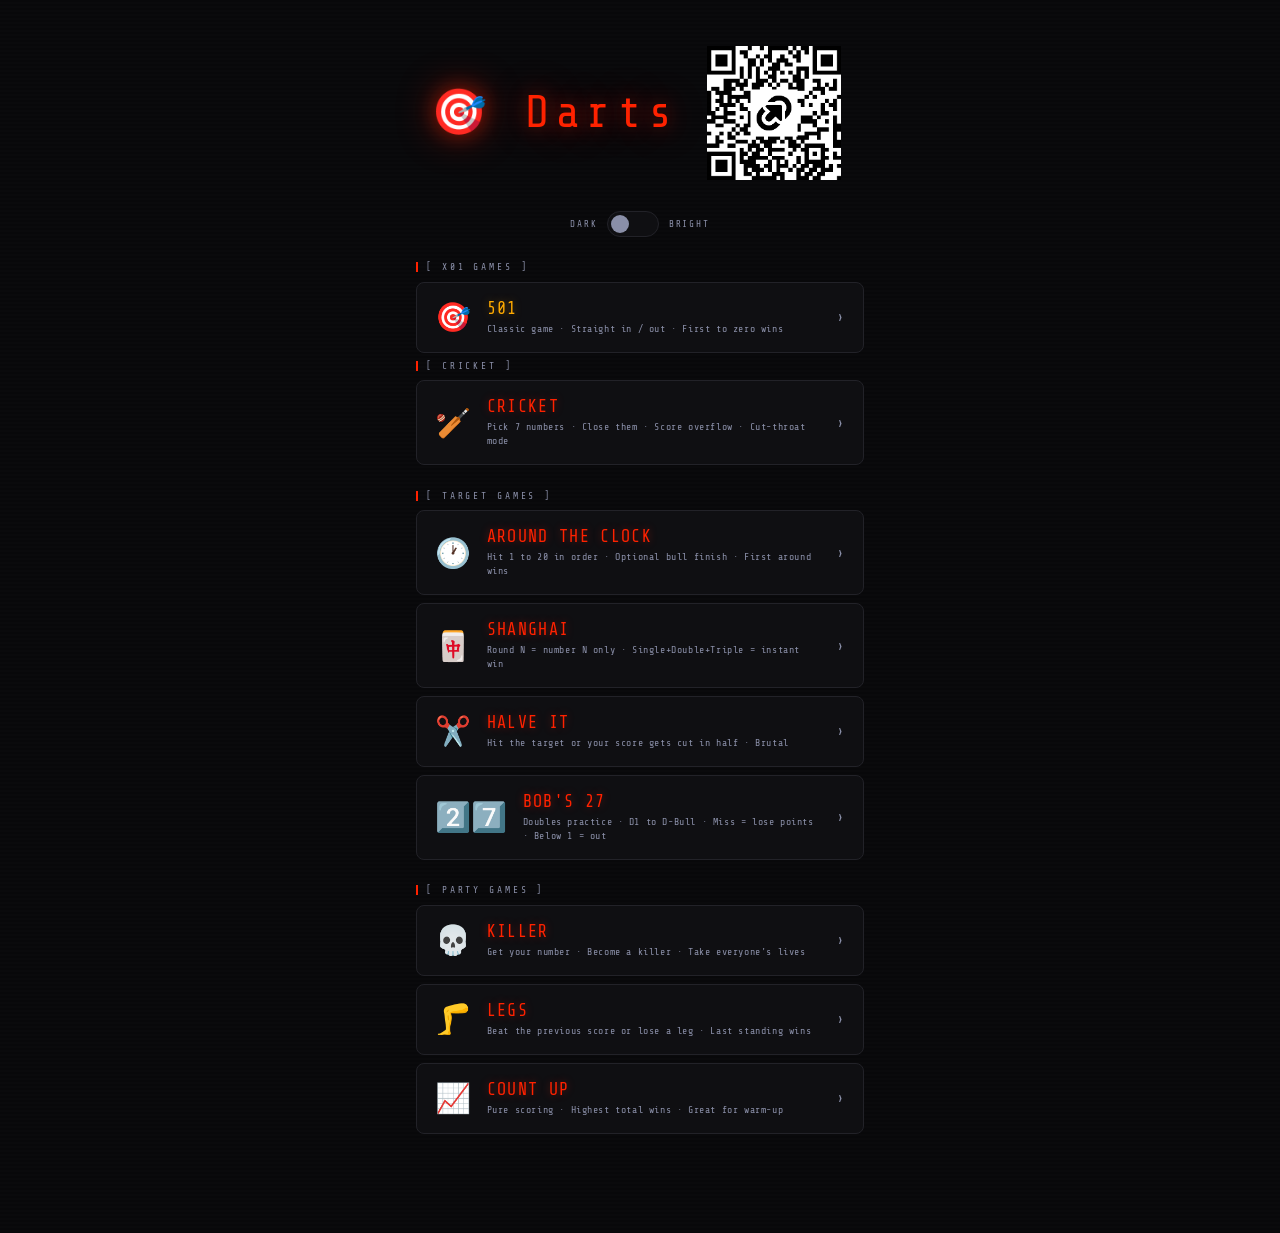
==== commit eff04625: "changed qr code to png" ====
--- a/index.html
+++ b/index.html
@@ -148,7 +148,7 @@
   <div class="hub-hero">
     <div class="hub-header-container">
         <h1>🎯 Darts</h1>
-        <img src="qr-code.svg" alt="GitHub Repository QR Code" class="qr-code">
+        <img src="qr-code.png" alt="GitHub Repository QR Code" class="qr-code">
         </a>
     </div>
     <!-- <div class="sub">POSLI MI 5 EURO</div> -->
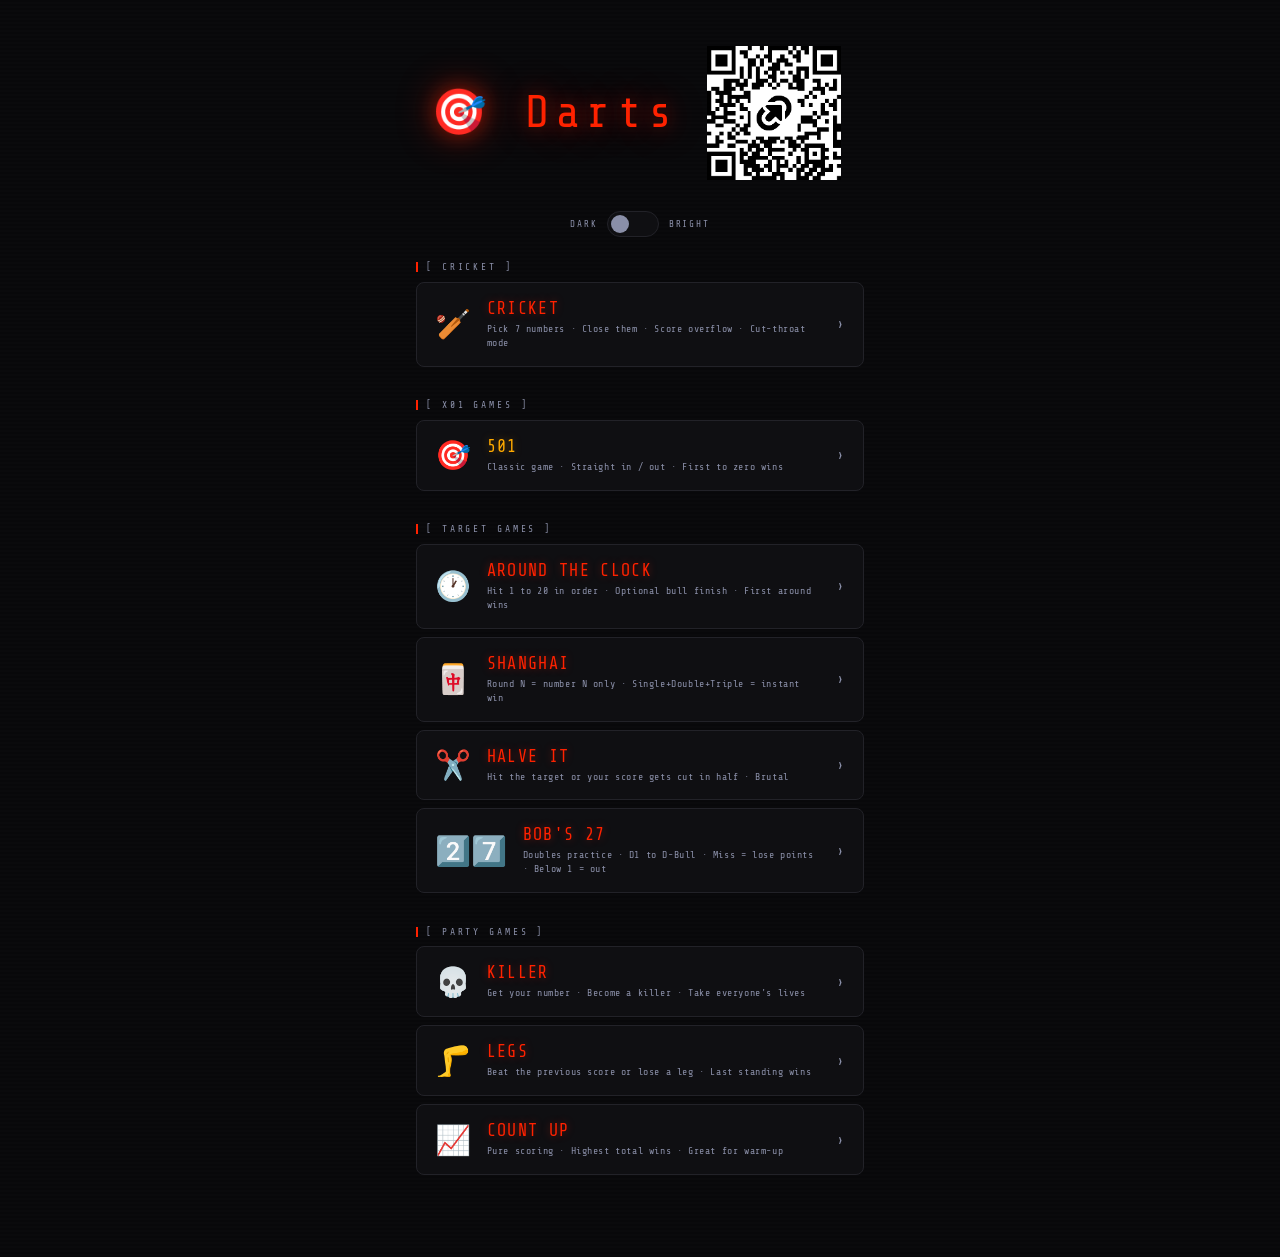
==== commit a0326a8e: "Reordered Games in index" ====
--- a/index.html
+++ b/index.html
@@ -3,7 +3,24 @@
 <head>
 <meta charset="UTF-8">
 <meta name="viewport" content="width=device-width, initial-scale=1.0, maximum-scale=1.0, user-scalable=no">
+
+<!-- ── PWA: Page title & theme colour shown in browser chrome ── -->
 <title>Darts</title>
+<meta name="theme-color" content="#cc2200">
+
+<!-- ── PWA: Makes the app work properly when saved to home screen ── -->
+<!-- standalone = hides browser UI (address bar etc.) when launched from icon -->
+<meta name="mobile-web-app-capable" content="yes">
+<meta name="apple-mobile-web-app-capable" content="yes">
+<meta name="apple-mobile-web-app-status-bar-style" content="black-translucent">
+<meta name="apple-mobile-web-app-title" content="Darts">
+
+<!-- ── PWA: Apple touch icon (shown on iOS home screen) ── -->
+<link rel="apple-touch-icon" href="icon-192.png">
+
+<!-- ── PWA: Manifest links the browser to all your PWA metadata ── -->
+<link rel="manifest" href="manifest.json">
+
 <link rel="stylesheet" href="common.css">
 <style>
 /* ── Hub-specific layout ── */
@@ -161,47 +178,28 @@
     <span class="theme-lbl">BRIGHT</span>
   </div>
 
+  <!-- Cricket -->
+  <div class="hub-section">
+    <div class="hub-section-lbl">[ CRICKET ]</div>
+
+    <a class="game-card" href="games/cricket.html">
+      <div class="card-icon">🏏</div>
+      <div class="card-body">
+        <div class="card-title">CRICKET</div>
+        <div class="card-desc">Pick 7 numbers · Close them · Score overflow · Cut-throat mode</div>
+      </div>
+      <div class="card-arrow">›</div>
+    </a>
+  </div>
+
   <!-- X01 -->
   <div class="hub-section">
     <div class="hub-section-lbl">[ X01 GAMES ]</div>
-
-    <!-- <a class="game-card amber" href="games/x01.html?start=301">
-      <div class="card-icon">🎯</div>
-      <div class="card-body">
-        <div class="card-title">301</div>
-        <div class="card-desc">Fast game · Straight in / out · First to zero wins</div>
-      </div>
-      <div class="card-arrow">›</div>
-    </a> -->
-
     <a class="game-card amber" href="games/x01.html?start=501">
       <div class="card-icon">🎯</div>
       <div class="card-body">
         <div class="card-title">501</div>
         <div class="card-desc">Classic game · Straight in / out · First to zero wins</div>
-      </div>
-      <div class="card-arrow">›</div>
-    </a>
-
-    <!-- <a class="game-card amber" href="games/x01.html?start=701">
-      <div class="card-icon">🎯</div>
-      <div class="card-body">
-        <div class="card-title">701</div>
-        <div class="card-desc">Long game · Straight in / out · First to zero wins</div>
-      </div>
-      <div class="card-arrow">›</div>
-    </a>
-  </div> -->
-
-  <!-- Cricket -->
-  <div class="hub-section">
-    <div class="hub-section-lbl">[ CRICKET ]</div>
-
-    <a class="game-card" href="games/cricket.html">
-      <div class="card-icon">🏏</div>
-      <div class="card-body">
-        <div class="card-title">CRICKET</div>
-        <div class="card-desc">Pick 7 numbers · Close them · Score overflow · Cut-throat mode</div>
       </div>
       <div class="card-arrow">›</div>
     </a>
@@ -296,14 +294,33 @@
 </footer> -->
 
 </div>
+
 <script>
+  // ── Existing theme logic (unchanged) ──────────────────────────────────────
   initTheme();
   document.getElementById('theme-toggle').addEventListener('click', () => {
     toggleTheme();
     SFX.hit();
   });
+
+  // ── PWA: Register the service worker ─────────────────────────────────────
+  // "serviceWorker" in navigator checks if the browser supports it.
+  // Almost all modern browsers do, but this guard prevents crashes on old ones.
+  if ('serviceWorker' in navigator) {
+    window.addEventListener('load', () => {
+      navigator.serviceWorker
+        .register('/Darts/service-worker.js')
+        .then((reg) => {
+          console.log('[PWA] Service worker registered, scope:', reg.scope);
+        })
+        .catch((err) => {
+          console.warn('[PWA] Service worker registration failed:', err);
+        });
+    });
+  }
 </script>
+
 <!-- <script data-goatcounter="https://jucofuco.goatcounter.com/count"
         async src="//gc.zgo.at/count.js"></script> -->
 </body>
-</html>
+</html>
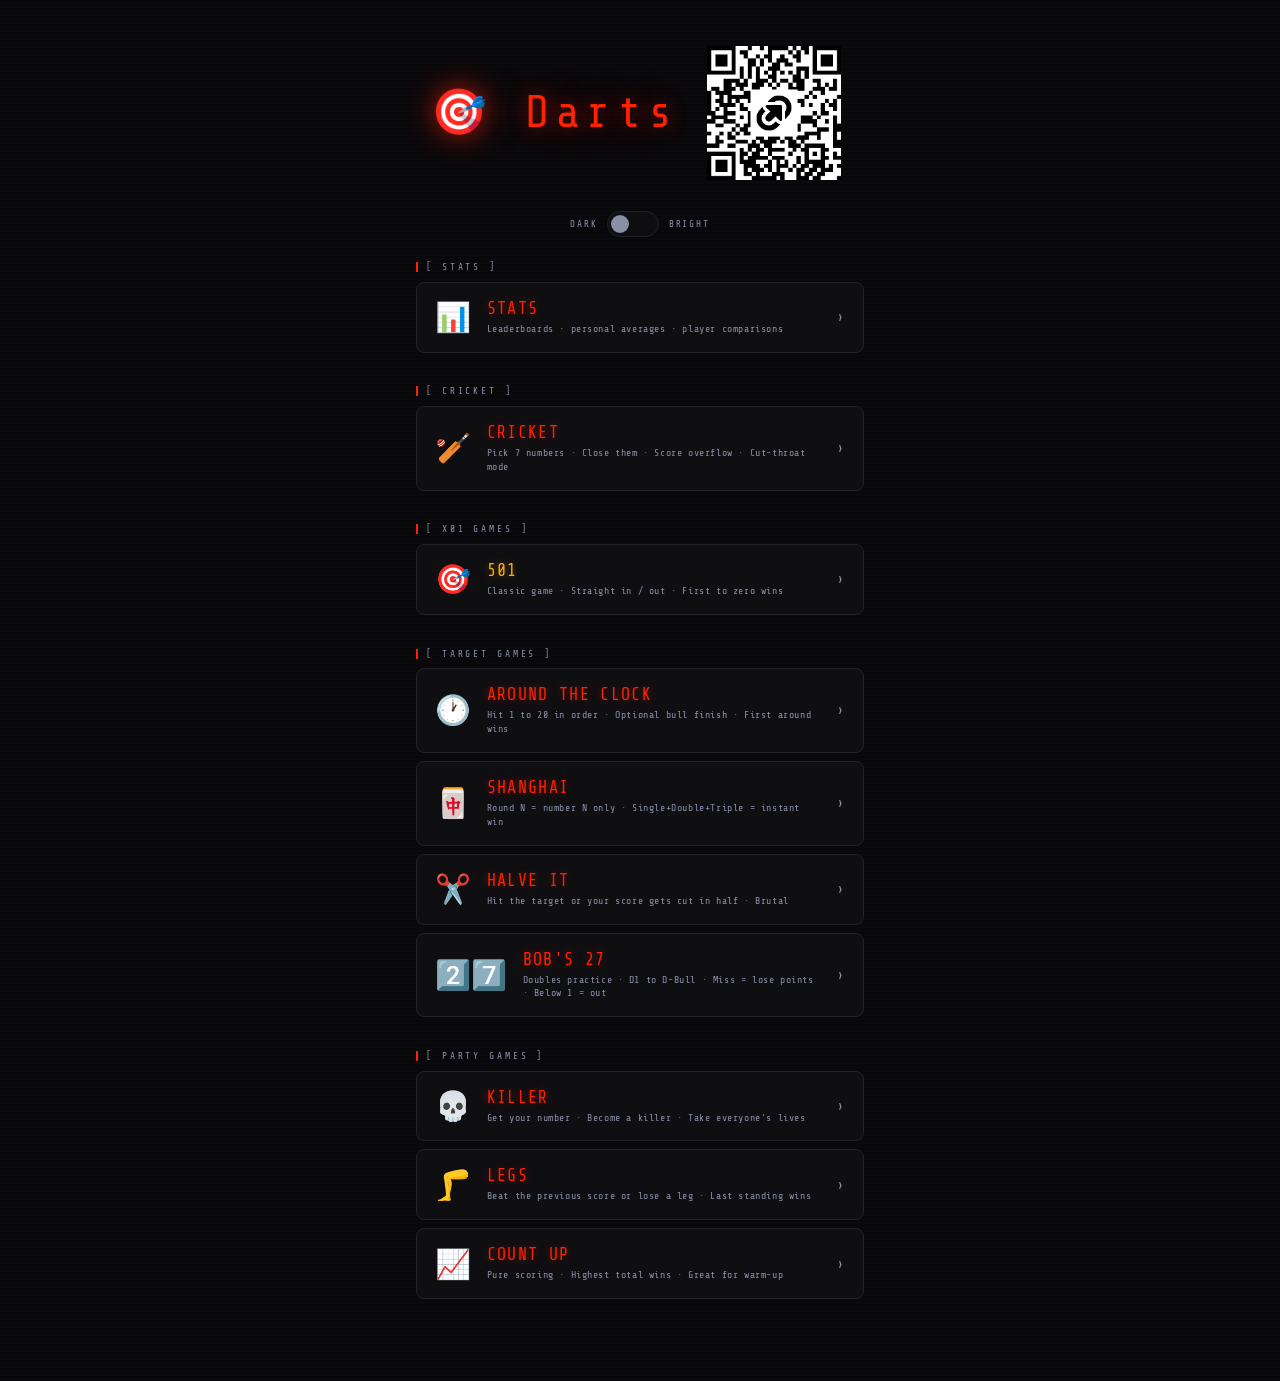
==== commit b1b094fa: "Add STATS card and device-owner first-launch modal Add owner-modal and owner-setup styling" ====
--- a/index.html
+++ b/index.html
@@ -157,6 +157,7 @@
 
 <script src="sfx.js"></script>
 <script src="utils.js"></script>
+<script src="players.js"></script>
 </head>
 <body>
 
@@ -178,6 +179,20 @@
     <span class="theme-lbl">BRIGHT</span>
   </div>
 
+  <!-- Stats -->
+  <div class="hub-section">
+    <div class="hub-section-lbl">[ STATS ]</div>
+
+    <a class="game-card" href="stats.html">
+      <div class="card-icon">📊</div>
+      <div class="card-body">
+        <div class="card-title">STATS</div>
+        <div class="card-desc">Leaderboards · personal averages · player comparisons</div>
+      </div>
+      <div class="card-arrow">›</div>
+    </a>
+  </div>
+
   <!-- Cricket -->
   <div class="hub-section">
     <div class="hub-section-lbl">[ CRICKET ]</div>
@@ -293,6 +308,14 @@
   </div>
 </footer> -->
 
+</div>
+
+<!-- ── First-launch device-owner prompt ──────────────────────────────────────
+     Hidden by default (no "show" class). JS below adds "show" only if
+     showOwnerSetupIfNeeded() (in players.js) decides a prompt is needed:
+     no device owner set yet, AND at least one player already exists. -->
+<div class="owner-modal-overlay" id="owner-modal-overlay">
+  <div class="owner-modal-panel" id="owner-modal-panel"></div>
 </div>
 
 <script>
@@ -301,6 +324,17 @@
   document.getElementById('theme-toggle').addEventListener('click', () => {
     toggleTheme();
     SFX.hit();
+  });
+
+  // ── First-launch device owner prompt ──────────────────────────────────────
+  // showOwnerSetupIfNeeded (from players.js) checks on its own whether a
+  // prompt is actually needed. If not, it calls our callback immediately
+  // and renders nothing inside the panel — so it's safe to always call this.
+  const ownerOverlay = document.getElementById('owner-modal-overlay');
+  const ownerPanel   = document.getElementById('owner-modal-panel');
+  ownerOverlay.classList.add('show');           // reveal the overlay
+  showOwnerSetupIfNeeded(ownerPanel, () => {
+    ownerOverlay.classList.remove('show');      // hide it once done/skipped
   });
 
   // ── PWA: Register the service worker ─────────────────────────────────────
--- a/common.css
+++ b/common.css
@@ -633,4 +633,56 @@
 
 .qr-code:hover {
     transform: scale(1.05);
+}
+
+/* ═══ OWNER SETUP MODAL (hub first-launch prompt) ═══ */
+.owner-modal-overlay {
+  display: none;                  /* hidden by default — JS adds .show */
+  position: fixed;
+  inset: 0;
+  background: rgba(5,5,6,0.96);   /* same scrim as #win-overlay */
+  z-index: 300;
+  align-items: center;
+  justify-content: center;
+  padding: 1.4rem;
+  backdrop-filter: blur(8px);
+}
+body.theme-bright .owner-modal-overlay { background: rgba(200,196,180,0.96); }
+.owner-modal-overlay.show { display: flex; }
+
+.owner-modal-panel {
+  background: var(--panel);
+  border: 1px solid var(--border);
+  border-radius: 0.6rem;
+  padding: 1.4rem 1.2rem;
+  max-width: 360px;
+  width: 100%;
+}
+
+.owner-hint {
+  color: var(--text-dim);
+  font-size: 0.68rem;
+  letter-spacing: 0.04em;
+  line-height: 1.5;
+  margin-bottom: 1rem;
+}
+
+#owner-list {
+  display: flex;
+  flex-wrap: wrap;
+  gap: 0.4rem;
+  margin-bottom: 0.6rem;
+}
+
+/* .chip is normally a fixed 50x50 number button (see NUMBER PICKER section
+   above). Inside this prompt it holds a full player name, so widen it to
+   fit text instead of a fixed square. Scoped to .owner-setup so it doesn't
+   affect the cricket number picker elsewhere. */
+.owner-setup .chip {
+  width: auto;
+  height: auto;
+  padding: 0.55rem 0.9rem;
+  font-size: 0.78rem;
+  letter-spacing: 0.05em;
+  border-radius: 0.4rem;
 }
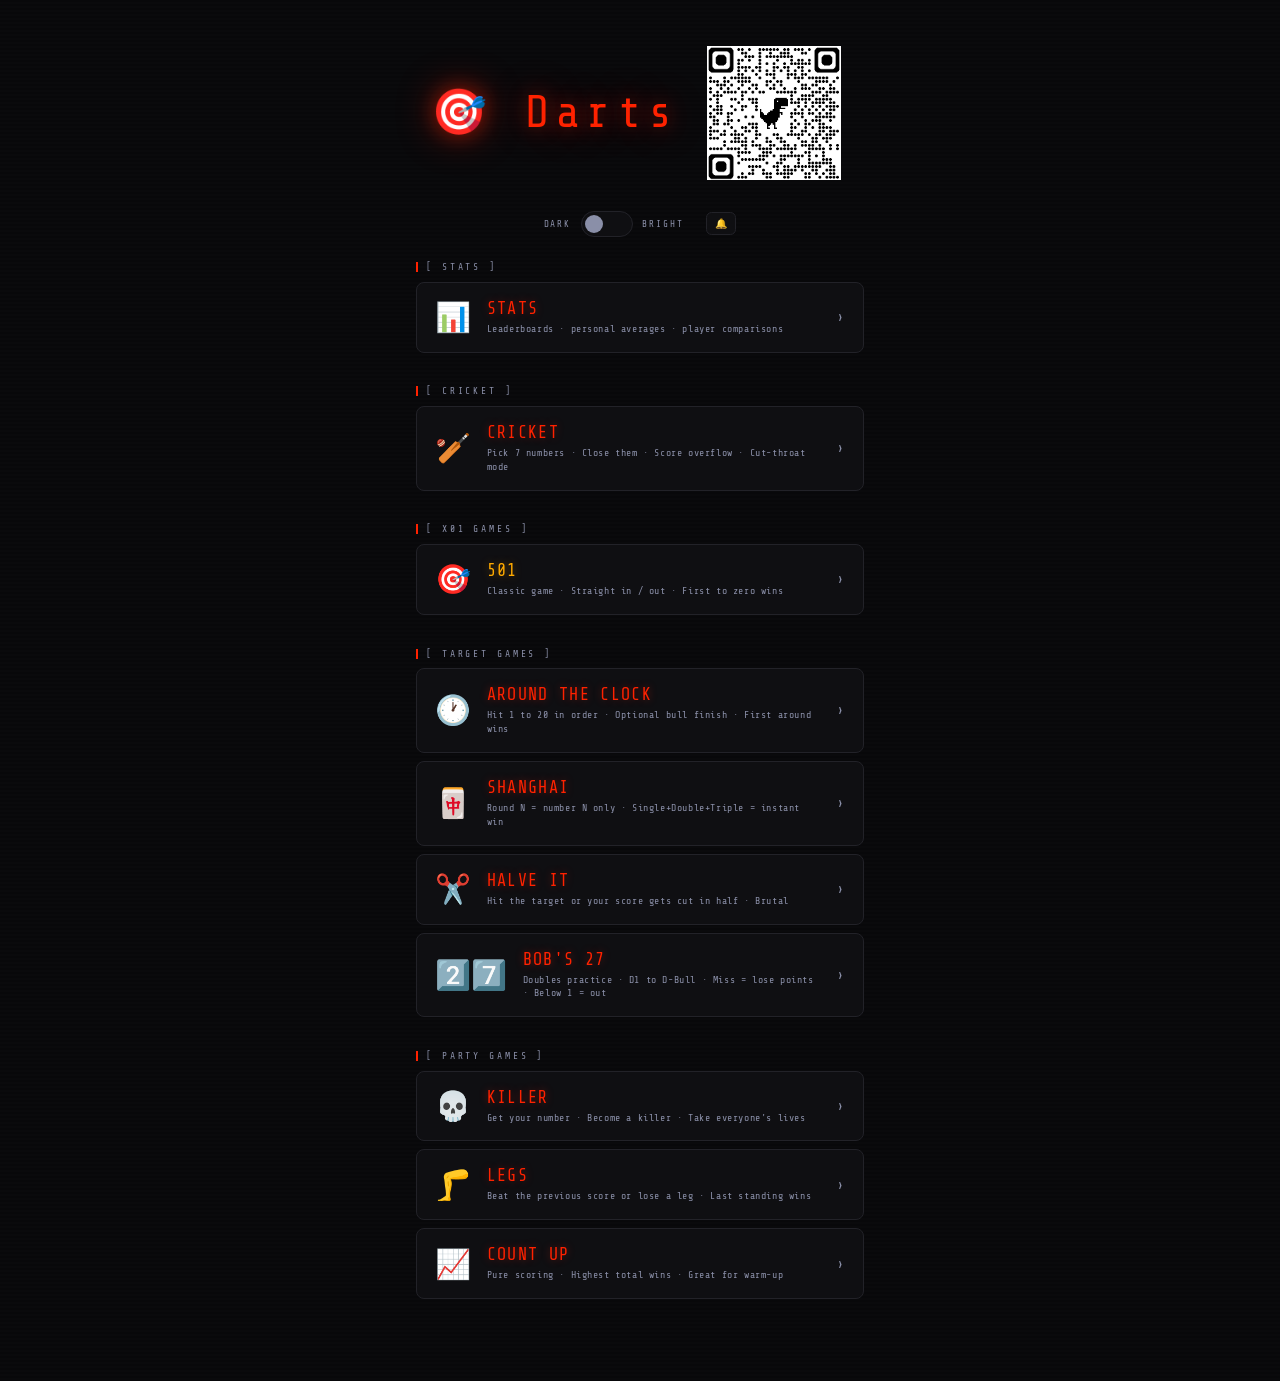
==== commit 4d0beca1: "No Score sound, x01 scoring modes, checkout routes, player admin, stats" ====
--- a/index.html
+++ b/index.html
@@ -177,6 +177,7 @@
     <span class="theme-lbl">DARK</span>
     <div class="theme-toggle" id="theme-toggle"></div>
     <span class="theme-lbl">BRIGHT</span>
+    <button class="theme-btn sound-btn" id="sound-btn" style="margin-left:0.8rem">🔔</button>
   </div>
 
   <!-- Stats -->
--- a/common.css
+++ b/common.css
@@ -51,13 +51,19 @@
 
 /* ═══ RESET & BASE ═══ */
 * { margin:0; padding:0; box-sizing:border-box; -webkit-tap-highlight-color:transparent; }
-html, body { height:100%; }
+html {
+  height: 100%;
+}
+
+html, body {
+  height: 100%;
+  overscroll-behavior-y: none;
+}
 
 body {
   font-family: var(--seg);
   background: var(--cab);
   color: var(--text-bright);
-  min-height: 100vh;
   background-image: repeating-linear-gradient(
     0deg, transparent, transparent 2px,
     var(--scanline) 2px, var(--scanline) 4px
@@ -69,7 +75,7 @@
 .setup-wrap {
   display: flex;
   flex-direction: column;
-  min-height: 100vh;
+  min-height: 100%;
   padding: 0 1rem 3rem;
   max-width: 480px;
   margin: 0 auto;
@@ -297,8 +303,7 @@
 .game-wrap {
   display: flex;
   flex-direction: column;
-  height: 100vh;
-  overflow: hidden;
+  height: 100%;
 }
 
 .top-bar {
@@ -685,4 +690,67 @@
   font-size: 0.78rem;
   letter-spacing: 0.05em;
   border-radius: 0.4rem;
-}+}
+/* ═══ X01 SCORING MODES / KEYPAD / PRESETS / CHECKOUT (added 2026-10-31) ═══
+   Sized for a Pixel 6 (412px wide): keypad keys are ~48px tall, presets
+   wrap to at most 2 rows, and the whole input panel stays compact. */
+.score-mode-row { display: flex; gap: 0.2rem; }
+.score-mode-btn {
+  background: var(--cab); border: 1px solid var(--border); border-radius: 0.35rem;
+  color: var(--text-dim); font-family: var(--seg); font-size: 0.85rem; line-height: 1;
+  padding: 0.35rem 0.3rem; cursor: pointer; text-align: center; min-width: 0;
+  touch-action: manipulation;
+}
+.score-mode-btn:active { transform: scale(0.94); }
+.score-mode-btn.active { border-color: var(--led-amber); color: var(--led-amber); background: var(--led-amber-dim); text-shadow: 0 0 6px rgba(255,170,0,0.4); }
+.throw-slots-row { display: flex; align-items: center; justify-content: space-between; gap: 0.5rem; }
+.checkout-line { font-size: 0.72rem; color: var(--led-amber); letter-spacing: 0.04em; text-align: right; line-height: 1.4; min-height: 1.1em; }
+.checkout-line .co-leave { color: var(--text-dim); font-size: 0.62rem; display: block; }
+.tslot.pending { color: var(--led-amber); border-color: var(--led-amber); box-shadow: 0 0 6px rgba(255,170,0,0.4); }
+.tslot.single-val { border-color: var(--led-amber); color: var(--led-amber); }
+.preset-row { display: grid; grid-template-columns: repeat(4, 1fr); gap: 0.32rem; }
+.preset-lbl { font-size: 0.52rem; letter-spacing: 0.2em; color: var(--text-dim); margin-bottom: 0.3rem; }
+.preset-btn {
+  background: var(--cab); border: 1px solid var(--border); border-radius: 0.35rem;
+  color: var(--text-bright); font-family: var(--seg); font-size: 1rem;
+  padding: 0.8rem 0.2rem; cursor: pointer; touch-action: manipulation; min-width: 0; text-align: center;
+}
+.preset-btn:active { transform: scale(0.92); border-color: var(--led-amber); color: var(--led-amber); }
+.keypad { display: grid; grid-template-columns: repeat(3, 1fr); gap: 0.32rem; }
+.key-btn {
+  background: var(--cab); border: 1px solid var(--border); border-radius: 0.4rem;
+  color: var(--text-bright); font-family: var(--seg); font-size: 1.15rem;
+  padding: 0.65rem 0; cursor: pointer; text-align: center; touch-action: manipulation;
+}
+.key-btn:active { transform: scale(0.94); background: var(--led-amber-dim); }
+.key-btn.action { color: var(--led-amber); font-size: 0.8rem; letter-spacing: 0.05em; }
+.key-btn.submit { color: var(--led-green); border-color: var(--led-green-dim); }
+/* Invalid-score popup: full-screen scrim, any tap dismisses it and
+   leaves the typed entry on screen (JS never clears the entry). */
+.invalid-overlay {
+  display: none; position: fixed; inset: 0; background: rgba(5,5,6,0.92);
+  z-index: 400; align-items: center; justify-content: center; padding: 1.4rem;
+}
+.invalid-overlay.show { display: flex; }
+.invalid-panel {
+  background: var(--panel); border: 1px solid var(--led-red); border-radius: 0.6rem;
+  padding: 1.4rem 1.2rem; max-width: 340px; width: 100%; text-align: center;
+}
+.invalid-panel .inv-title { color: var(--led-red); font-size: 1rem; letter-spacing: 0.1em; margin-bottom: 0.6rem; }
+.invalid-panel .inv-body { color: var(--text-dim); font-size: 0.75rem; line-height: 1.6; letter-spacing: 0.04em; }
+/* Sound button: same look as .theme-btn; 🔕 state is just the glyph. */
+.sound-btn.sound-off { opacity: 0.7; }
+/* Player admin rows (stats.html PLAYERS tab + profile delete). */
+.pa-row {
+  background: var(--panel); border: 1px solid var(--border); border-radius: 0.4rem;
+  padding: 0.7rem 0.9rem; margin-bottom: 0.45rem; display: flex; align-items: center;
+  justify-content: space-between; gap: 0.5rem;
+}
+.pa-name { font-size: 0.85rem; letter-spacing: 0.05em; word-break: break-word; flex: 1; min-width: 0; }
+.pa-btns { display: flex; gap: 0.35rem; flex-shrink: 0; }
+.pa-btn {
+  background: var(--cab); border: 1px solid var(--border); border-radius: 0.35rem;
+  color: var(--text-dim); font-family: var(--seg); font-size: 0.65rem;
+  padding: 0.4rem 0.6rem; cursor: pointer; letter-spacing: 0.05em;
+}
+.pa-btn.danger { color: var(--led-red); border-color: var(--led-red-dim); }
